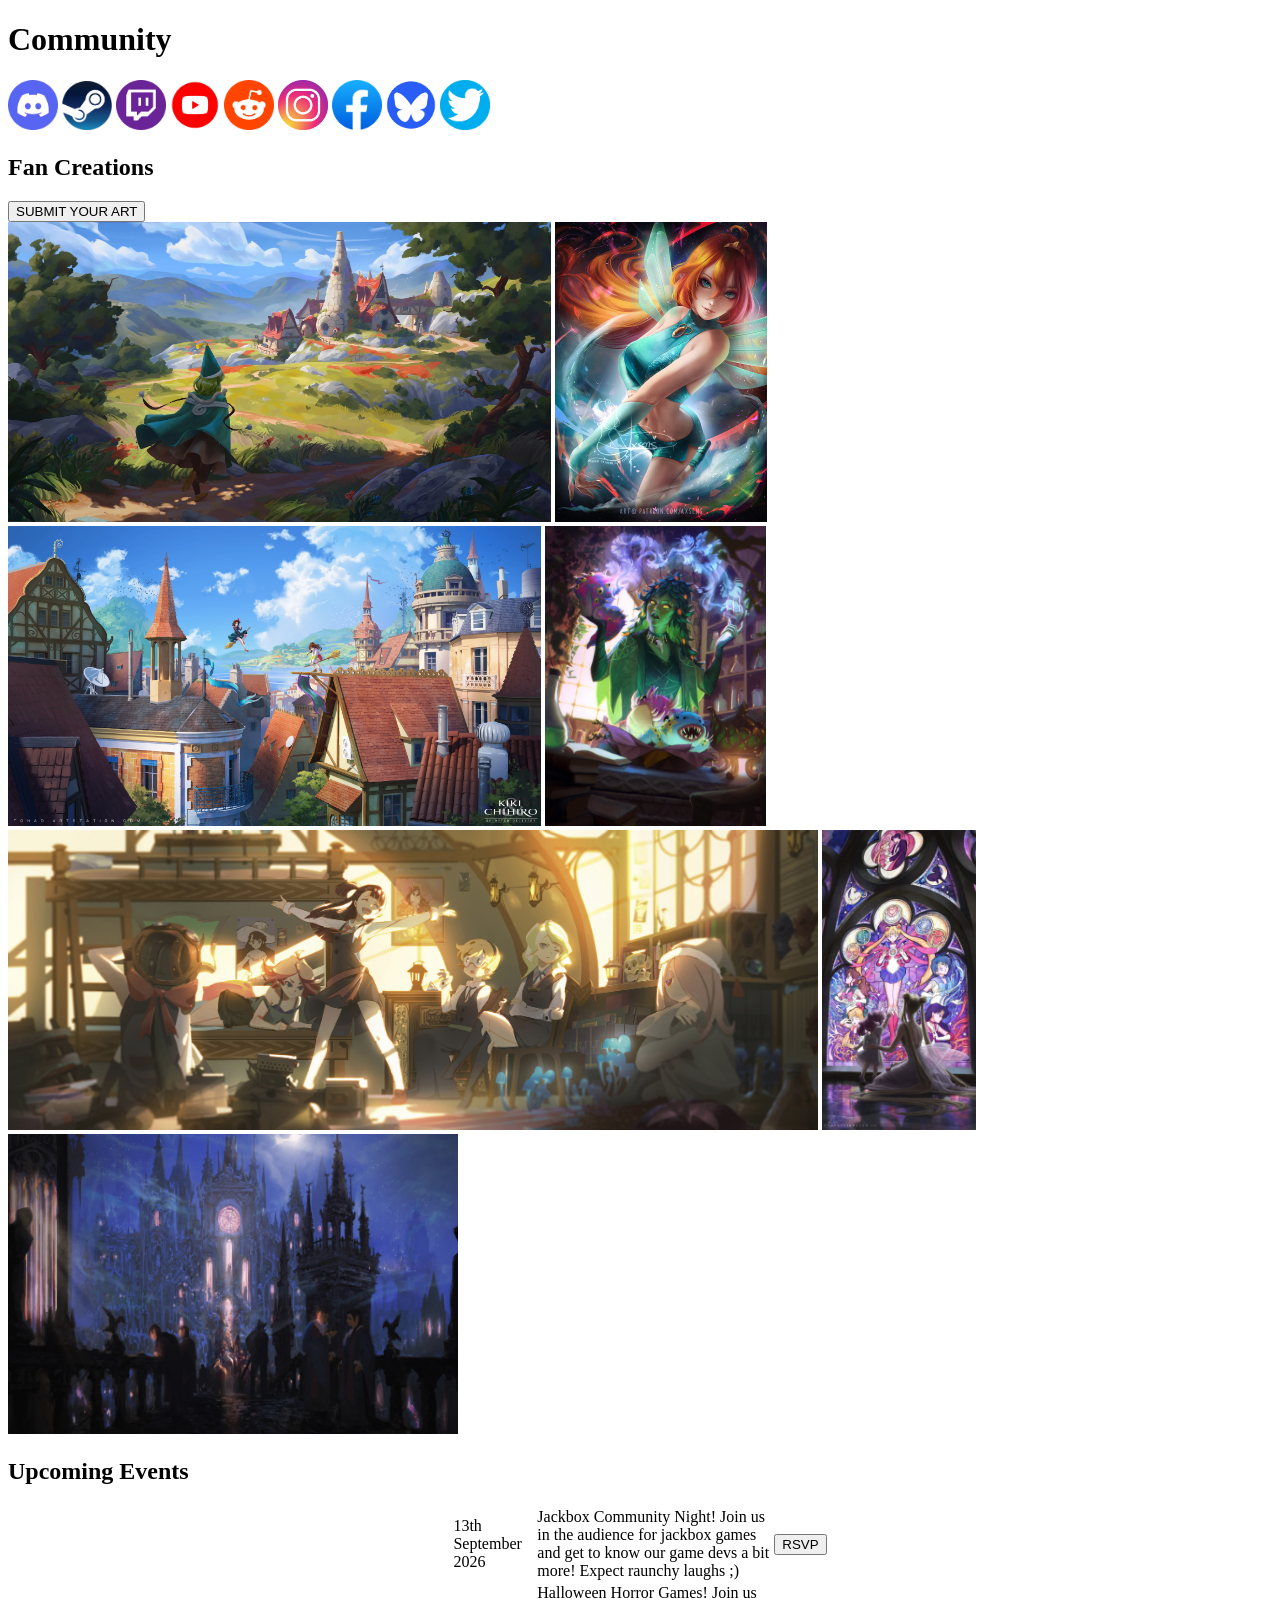
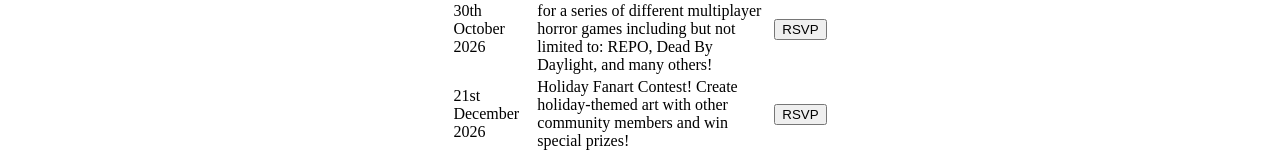
==== community.html @ 0d9a4d61 "Community Page HTML" ====
<!DOCTYPE html>
<html lang="en">
<head>
    <meta charset="UTF-8">
    <meta name="viewport" content="width=device-width, initial-scale=1.0">
    <title>Community: Magic U</title>
    <link rel="stylesheet" href="style.css">
</head>
<body>
    <h1>Community</h1>
    <div class="container">
        <div>
            <a href="https://imgur.com/a/dIdM6A6"><img src="images/discord.png" alt="Discord" style="width:50px"></a> <a href="https://imgur.com/a/dIdM6A6"><img src="images/steam.png" alt="Steam" style="width:50px"></a> <a href="https://imgur.com/a/dIdM6A6"><img src="images/twitch.png" alt="Twitch" style="width:50px"></a> <a href="https://imgur.com/a/dIdM6A6"><img src="images/youtube.png" alt="Youtube" style="width:50px"></a> <a href="https://imgur.com/a/dIdM6A6"><img src="images/reddit.png" alt="Reddit" style="width:50px"></a> <a href="https://imgur.com/a/dIdM6A6"><img src="images/instagram.png" alt="Instagram" style="width:50px"></a> <a href="https://imgur.com/a/dIdM6A6"><img src="images/facebook.png" alt="Facebook" style="width:50px"></a> <a href="https://imgur.com/a/dIdM6A6"><img src="images/bluesky.png" alt="Bluesky" style="width:50px"></a> <a href="https://imgur.com/a/dIdM6A6"><img src="images/twitter.png" alt="Twitter" style="width:50px"></a> 
        </div>  
    <h2>Fan Creations</h2>  <a href="https://imgur.com/a/dIdM6A6"> <button>SUBMIT YOUR ART</button> </a>
    <div class="container">
        <div>
            <a href="https://www.artstation.com/artwork/Ov0aay"><img src="images/witchhatatelier.webp" alt="Fanart1" style="height:300px"></a>   <a href="https://www.artstation.com/artwork/eaPge3"><img src="images/winx.jpg" alt="Fanart3" style="height:300px"></a> <a href="https://www.artstation.com/artwork/WKvOaN"><img src="images/ghibli.jpg" alt="Fanart7" style="height:300px"></a> <a href="https://www.artstation.com/artwork/3EOlXo"><img src="images/dina.jpg" alt="Fanart4" style="height:300px"></a>
        </div>
        <div>
             <a href="https://www.artstation.com/artwork/rrR4L"><img src="images/littlewitch.jpg" alt="Fanart6" style="height:300px"></a> <a href="https://www.artstation.com/artwork/QzLw93"><img src="images/sailormoon.jpg" alt="Fanart5" style="height:300px"></a> <a href="https://www.artstation.com/artwork/3q3P4E"><img src="images/rayalucaria.jpg" alt="Fanart2" style="height:300px"></a>
        </div>
    <h2>Upcoming Events</h2>
        <table style="margin: 5px auto; width:30%">
            <tr>
                <td>13th September 2026</td>
                <td>Jackbox Community Night! Join us in the audience for jackbox games and get to know our game devs a bit more! Expect raunchy laughs ;)</td>
                <td><a href="https://imgur.com/a/dIdM6A6"> <button>RSVP</button> </a></td>
            </tr>
            <tr>
                <td>30th October 2026</td>
                <td>Halloween Horror Games! Join us for a series of different multiplayer horror games including but not limited to: REPO, Dead By Daylight, and many others!</td>
                <td><a href="https://imgur.com/a/dIdM6A6"> <button>RSVP</button> </a></td>
            </tr>
            <tr>
                <td>21st December 2026</td>
                <td>Holiday Fanart Contest! Create holiday-themed art with other community members and win special prizes!</td>
                <td><a href="https://imgur.com/a/dIdM6A6"> <button>RSVP</button> </a></td>
            </tr>
        </table>
</body>
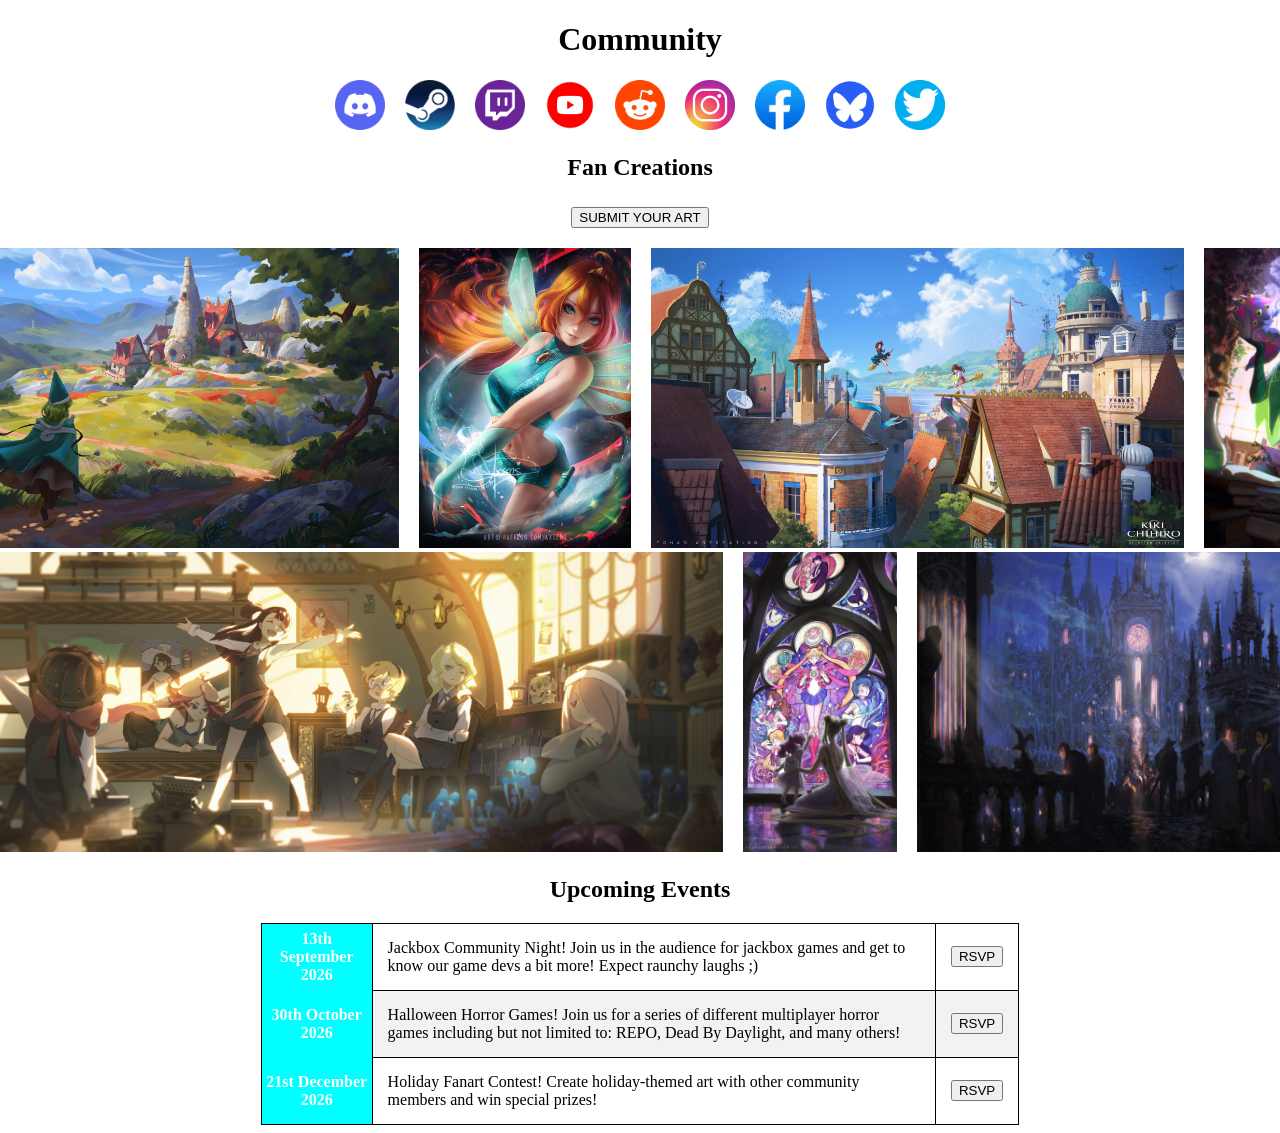
==== commit 45fc5c6a: "Community CSS" ====
--- a/community.html
+++ b/community.html
@@ -3,39 +3,51 @@
 <head>
     <meta charset="UTF-8">
     <meta name="viewport" content="width=device-width, initial-scale=1.0">
-    <title>Community: Magic U</title>
-    <link rel="stylesheet" href="style.css">
+    <title>Community: Magic U!</title>
+    <link rel="stylesheet" href="community.css">
 </head>
 <body>
-    <h1>Community</h1>
+    <h1 id="Center">Community</h1>
     <div class="container">
-        <div>
             <a href="https://imgur.com/a/dIdM6A6"><img src="images/discord.png" alt="Discord" style="width:50px"></a> <a href="https://imgur.com/a/dIdM6A6"><img src="images/steam.png" alt="Steam" style="width:50px"></a> <a href="https://imgur.com/a/dIdM6A6"><img src="images/twitch.png" alt="Twitch" style="width:50px"></a> <a href="https://imgur.com/a/dIdM6A6"><img src="images/youtube.png" alt="Youtube" style="width:50px"></a> <a href="https://imgur.com/a/dIdM6A6"><img src="images/reddit.png" alt="Reddit" style="width:50px"></a> <a href="https://imgur.com/a/dIdM6A6"><img src="images/instagram.png" alt="Instagram" style="width:50px"></a> <a href="https://imgur.com/a/dIdM6A6"><img src="images/facebook.png" alt="Facebook" style="width:50px"></a> <a href="https://imgur.com/a/dIdM6A6"><img src="images/bluesky.png" alt="Bluesky" style="width:50px"></a> <a href="https://imgur.com/a/dIdM6A6"><img src="images/twitter.png" alt="Twitter" style="width:50px"></a> 
         </div>  
-    <h2>Fan Creations</h2>  <a href="https://imgur.com/a/dIdM6A6"> <button>SUBMIT YOUR ART</button> </a>
+    <h2 id="Center">Fan Creations</h2>
+    <h2 id="Center"><input type="button" value="SUBMIT YOUR ART" id="submission" class="btn"></h2>
     <div class="container">
-        <div>
             <a href="https://www.artstation.com/artwork/Ov0aay"><img src="images/witchhatatelier.webp" alt="Fanart1" style="height:300px"></a>   <a href="https://www.artstation.com/artwork/eaPge3"><img src="images/winx.jpg" alt="Fanart3" style="height:300px"></a> <a href="https://www.artstation.com/artwork/WKvOaN"><img src="images/ghibli.jpg" alt="Fanart7" style="height:300px"></a> <a href="https://www.artstation.com/artwork/3EOlXo"><img src="images/dina.jpg" alt="Fanart4" style="height:300px"></a>
         </div>
-        <div>
+        <div class="container">
              <a href="https://www.artstation.com/artwork/rrR4L"><img src="images/littlewitch.jpg" alt="Fanart6" style="height:300px"></a> <a href="https://www.artstation.com/artwork/QzLw93"><img src="images/sailormoon.jpg" alt="Fanart5" style="height:300px"></a> <a href="https://www.artstation.com/artwork/3q3P4E"><img src="images/rayalucaria.jpg" alt="Fanart2" style="height:300px"></a>
         </div>
-    <h2>Upcoming Events</h2>
-        <table style="margin: 5px auto; width:30%">
+    <h2 id="Center">Upcoming Events</h2>
+        <table style="margin: 5px auto; width:60%">
             <tr>
-                <td>13th September 2026</td>
+                <th>13th September 2026</td>
                 <td>Jackbox Community Night! Join us in the audience for jackbox games and get to know our game devs a bit more! Expect raunchy laughs ;)</td>
-                <td><a href="https://imgur.com/a/dIdM6A6"> <button>RSVP</button> </a></td>
+                <td><input type="button" value="RSVP" id="rsvp" class="btn">
             </tr>
             <tr>
-                <td>30th October 2026</td>
+                <th>30th October 2026</td>
                 <td>Halloween Horror Games! Join us for a series of different multiplayer horror games including but not limited to: REPO, Dead By Daylight, and many others!</td>
-                <td><a href="https://imgur.com/a/dIdM6A6"> <button>RSVP</button> </a></td>
+                <td><input type="button" value="RSVP" id="rsvp" class="btn">
             </tr>
             <tr>
-                <td>21st December 2026</td>
+                <th>21st December 2026</td>
                 <td>Holiday Fanart Contest! Create holiday-themed art with other community members and win special prizes!</td>
-                <td><a href="https://imgur.com/a/dIdM6A6"> <button>RSVP</button> </a></td>
+                <td><input type="button" value="RSVP" id="rsvp" class="btn">
             </tr>
         </table>
-</body>+</body>
+<script>
+    var submission=document.querySelector("#submission");
+    function submitbutton(){
+        alert("Fanart submissions will be available soon! apologies >~<")
+    }
+    submission.addEventListener("click", submitbutton);
+
+    var rsvp=document.querySelector("#rsvp");
+    function rsvpbutton(){
+        alert("Thank you for RSVPing! Please check your email :)")
+    }
+    rsvp.addEventListener("click", rsvpbutton);
+</script>
--- a/community.css
+++ b/community.css
@@ -0,0 +1,30 @@
+.container{
+    display: flex;
+    flex-direction: row;
+    gap: 20px;
+    align-items:top;
+    justify-content:center;
+}
+
+.center {
+  margin-left: auto;
+  margin-right: auto;
+}
+
+#Center {
+  text-align:center;
+}
+
+table, td {
+        border: 1px solid black;
+        border-collapse: collapse;
+    }
+    td {
+        padding: 15px;
+        font-family: Cambria, Cochin, Georgia, Times, 'Times New Roman', serif
+    }
+    th {
+        background-color:aqua ;
+        color:white ;
+    }
+    tr:nth-child(even) {background-color: #f2f2f2;}
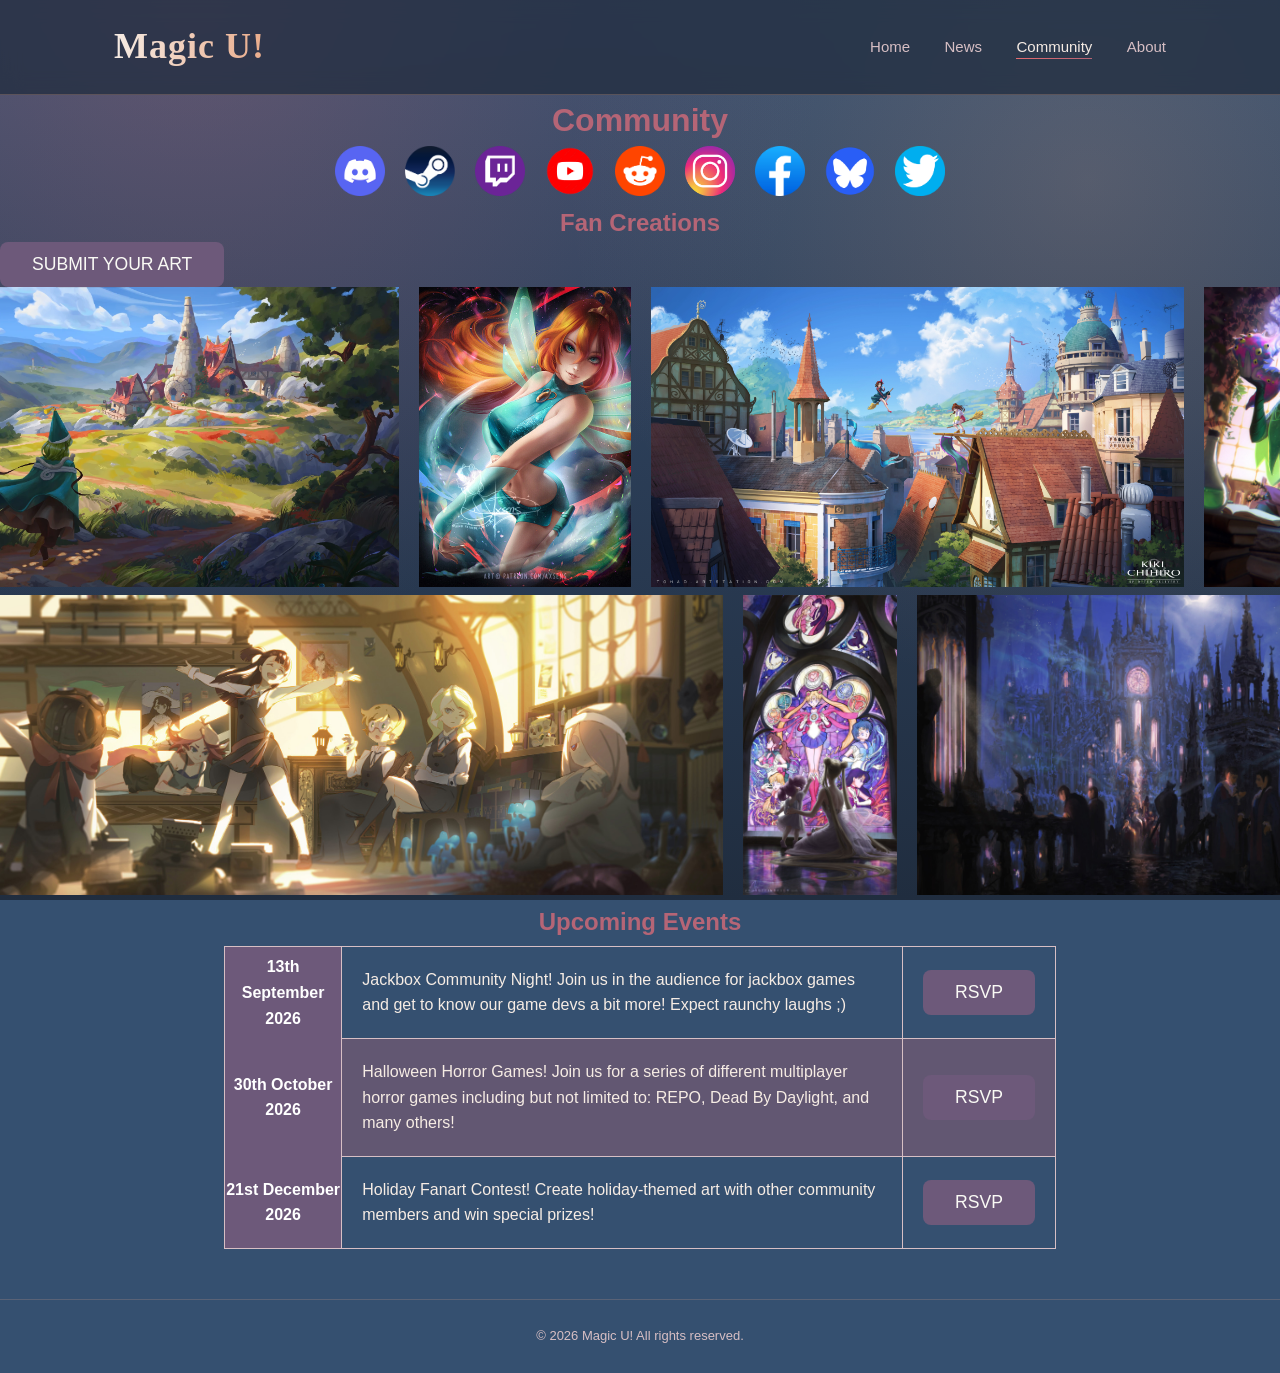
==== commit 33c37878: "Css merger" ====
--- a/community.html
+++ b/community.html
@@ -3,24 +3,40 @@
 <head>
     <meta charset="UTF-8">
     <meta name="viewport" content="width=device-width, initial-scale=1.0">
+    <link rel="preconnect" href="https://fonts.googleapis.com">
+    <link rel="preconnect" href="https://fonts.gstatic.com" crossorigin>
+    <link href="https://fonts.googleapis.com/css2?family=Be+Vietnam+Pro:ital,wght@0,100;0,200;0,300;0,400;0,500;0,600;0,700;0,800;0,900;1,100;1,200;1,300;1,400;1,500;1,600;1,700;1,800;1,900&family=Fleur+De+Leah&display=swap" rel="stylesheet">
     <title>Community: Magic U!</title>
-    <link rel="stylesheet" href="community.css">
+    <link rel="stylesheet" href="MagicU.css">
 </head>
+
+<!-- Nav Bar -->
+  <header class="site-header">
+    <div class="nav-wrap">
+      <a href="home page.html" class="logo">Magic U!</a>
+      <nav class="main-nav">
+        <a href="home page.html">Home</a>
+        <a href="news.html">News</a>
+        <a href="community.html" class="active">Community</a>
+        <a href="aboutus.html">About</a>
+      </nav>
+    </div>
+  </header>
 <body>
     <h1 id="Center">Community</h1>
-    <div class="container">
+    <div class="container-community">
             <a href="https://imgur.com/a/dIdM6A6"><img src="images/discord.png" alt="Discord" style="width:50px"></a> <a href="https://imgur.com/a/dIdM6A6"><img src="images/steam.png" alt="Steam" style="width:50px"></a> <a href="https://imgur.com/a/dIdM6A6"><img src="images/twitch.png" alt="Twitch" style="width:50px"></a> <a href="https://imgur.com/a/dIdM6A6"><img src="images/youtube.png" alt="Youtube" style="width:50px"></a> <a href="https://imgur.com/a/dIdM6A6"><img src="images/reddit.png" alt="Reddit" style="width:50px"></a> <a href="https://imgur.com/a/dIdM6A6"><img src="images/instagram.png" alt="Instagram" style="width:50px"></a> <a href="https://imgur.com/a/dIdM6A6"><img src="images/facebook.png" alt="Facebook" style="width:50px"></a> <a href="https://imgur.com/a/dIdM6A6"><img src="images/bluesky.png" alt="Bluesky" style="width:50px"></a> <a href="https://imgur.com/a/dIdM6A6"><img src="images/twitter.png" alt="Twitter" style="width:50px"></a> 
         </div>  
     <h2 id="Center">Fan Creations</h2>
-    <h2 id="Center"><input type="button" value="SUBMIT YOUR ART" id="submission" class="btn"></h2>
-    <div class="container">
+    <input type="button" value="SUBMIT YOUR ART" id="submission" class="btn">
+    <div class="container-community">
             <a href="https://www.artstation.com/artwork/Ov0aay"><img src="images/witchhatatelier.webp" alt="Fanart1" style="height:300px"></a>   <a href="https://www.artstation.com/artwork/eaPge3"><img src="images/winx.jpg" alt="Fanart3" style="height:300px"></a> <a href="https://www.artstation.com/artwork/WKvOaN"><img src="images/ghibli.jpg" alt="Fanart7" style="height:300px"></a> <a href="https://www.artstation.com/artwork/3EOlXo"><img src="images/dina.jpg" alt="Fanart4" style="height:300px"></a>
         </div>
-        <div class="container">
+        <div class="container-community">
              <a href="https://www.artstation.com/artwork/rrR4L"><img src="images/littlewitch.jpg" alt="Fanart6" style="height:300px"></a> <a href="https://www.artstation.com/artwork/QzLw93"><img src="images/sailormoon.jpg" alt="Fanart5" style="height:300px"></a> <a href="https://www.artstation.com/artwork/3q3P4E"><img src="images/rayalucaria.jpg" alt="Fanart2" style="height:300px"></a>
         </div>
     <h2 id="Center">Upcoming Events</h2>
-        <table style="margin: 5px auto; width:60%">
+        <table style="margin: 5px auto; width: 65%">
             <tr>
                 <th>13th September 2026</td>
                 <td>Jackbox Community Night! Join us in the audience for jackbox games and get to know our game devs a bit more! Expect raunchy laughs ;)</td>
@@ -37,6 +53,10 @@
                 <td><input type="button" value="RSVP" id="rsvp" class="btn">
             </tr>
         </table>
+
+    <footer class="site-footer">
+        <p>&copy; 2026 Magic U! All rights reserved.</p>
+    </footer>
 </body>
 <script>
     var submission=document.querySelector("#submission");
--- a/MagicU.css
+++ b/MagicU.css
@@ -0,0 +1,814 @@
+h1, h2, h3, h4 {
+  font-family: "Be Vietnam Pro" , sans-serif;
+}
+
+a {
+  color: inherit;
+  text-decoration: none;
+}
+
+h1{
+    font-family: "Be Vietnam Pro", sans-serif;
+    font-weight: 800;
+    font-style: bold;
+    color: #b56576;    
+}
+h2 {
+    font-family: "Be Vietnam Pro", sans-serif;
+    font-weight: 800;
+    font-style: bold;
+    color: #b56576;
+}
+h3 {
+    font-family: "Be Vietnam Pro", sans-serif;
+    font-weight: 500;
+    font-style: normal;
+    color: #b56576;
+}
+
+body {
+    font-family: "Be Vietnam Pro", sans-serif;
+    font-weight: 400;
+    font-style: normal;
+}
+form {
+    display: flex;
+    flex-direction: column;
+    align-items: center;
+    gap: 10px;
+    margin-bottom: 20px;
+}
+iframe {
+    width: 100%;
+    max-width: 1000px;
+    aspect-ratio: 16 / 9;
+    height: auto;
+    margin: 20px 0;
+}
+
+/*FEO */
+
+.container-community{
+    display: flex;
+    flex-direction: row;
+    gap: 20px;
+    align-items:top;
+    justify-content:center;
+}
+
+.center {
+  margin-left: auto;
+  margin-right: auto;
+}
+
+#Center {
+  text-align:center;
+}
+
+table, td {
+        border: 1px solid #d7bfc4;
+        border-collapse: collapse;
+
+    }
+    td {
+        padding: 20px;
+        font-family: "Be Vietnam Pro" , sans-serif
+    }
+    th {
+        background-color: #6d597a ;
+        color:white ;
+    }
+    tr:nth-child(even) {background-color: rgba(181, 101, 118, 0.35);}
+
+
+
+
+
+
+
+/* LEAH */
+
+*
+{
+    margin: 0;
+    padding: 0;
+    box-sizing: border-box;
+}
+
+
+.page-container {
+    width: 90%;
+    max-width: 1050px;
+    margin: 40px auto;
+}
+
+.page-heading {
+    background-color: #b56576;
+    color: white;
+    text-align: center;
+    padding: 45px 25px;
+    border-radius: 10px;
+    margin-bottom: 35px;
+}
+
+.page-heading h1 {
+    font-size: 38px;
+    margin-bottom: 12px;
+    color: white;
+}
+
+.page-heading p {
+    font-size: 17px;
+    line-height: 1.6;
+}
+
+
+.about-section {
+    margin-bottom: 40px;
+}
+
+.about-section h2 {
+    font-size: 26px;
+    color: #e9c0aa;
+    margin-bottom: 15px;
+    padding-left: 12px;
+    border-left: 6px solid #e56b6f;
+}
+.about-section p{
+  color: #6d597a;
+}
+
+#mission {
+    padding: 0;
+}
+
+
+#missionTitle {
+    cursor: pointer;
+}
+
+#missionTitle:hover {
+    color: #b56576;
+}
+
+
+.information-box {
+    background-color: white;
+    border: 2px solid #6d597a;
+    border-radius: 8px;
+    padding: 25px;
+}
+
+.information-box p {
+    line-height: 1.7;
+    margin-bottom: 15px;
+}
+
+.information-box p:last-child {
+    margin-bottom: 0;
+}
+
+.click-message {
+    font-size: 14px;
+    font-style: italic;
+    color: #6d597a;
+}
+
+
+.team-container {
+    display: grid;
+    grid-template-columns: 1fr 1fr;
+    gap: 22px;
+}
+
+
+.team-card {
+    background-color: white;
+    border-radius: 10px;
+    padding: 20px;
+    display: flex;
+    gap: 18px;
+    align-items: flex-start;
+    box-shadow: 4px 4px 8px #cccccc;
+}
+
+
+.leah-card {
+    border-top: 8px solid #e56b6f;
+}
+
+
+.mariya-card {
+    border-top: 8px solid #b56576;
+}
+
+
+.omar-card {
+    border-top: 8px solid #b56576;
+}
+
+
+.feo-card {
+    border-top: 8px solid #e56b6f;
+}
+
+
+.team-photo {
+    min-width: 95px;
+    height: 95px;
+    background-color: #6d597a;
+    color: white;
+    border-radius: 6px;
+
+    display: flex;
+    justify-content: center;
+    align-items: center;
+
+    font-size: 13px;
+}
+
+
+.team-information h3 {
+    font-size: 23px;
+    color: #355070;
+    margin-bottom: 5px;
+}
+
+.team-information h4 {
+    font-size: 16px;
+    color: #b56576;
+    margin-bottom: 10px;
+}
+
+.team-information p {
+    line-height: 1.6;
+    color: #444444;
+    margin-bottom: 14px;
+}
+
+
+.social-links a {
+    display: inline-block;
+    text-decoration: none;
+    color: white;
+    background-color: #6d597a;
+    padding: 8px 14px;
+    border-radius: 5px;
+}
+
+.social-links a:hover {
+    background-color: #355070;
+}
+
+
+footer {
+    background-color: #355070;
+    color: white;
+    text-align: center;
+    padding: 22px;
+    margin-top: 50px;
+}
+
+
+@media screen and (max-width: 750px) {
+
+    .page-heading h1 {
+        font-size: 30px;
+    }
+
+    .team-container {
+        grid-template-columns: 1fr;
+    }
+
+    .team-card {
+        flex-direction: column;
+    }
+
+    .team-photo {
+        width: 95px;
+    }
+
+}
+
+
+
+
+/* OMAR */
+/*Color palette */
+:root {
+  --navy: #355070;
+  --plum: #6d597a;
+  --rose: #b56576;
+  --coral: #e56b6f;
+  --peach: #eaac8b;
+
+  --text-main: #f6ece4;
+  --text-muted: #d7bfc4;
+}
+
+/*Basic setup */
+* {
+  margin: 0;
+  padding: 0;
+  box-sizing: border-box;
+}
+
+html {
+  scroll-behavior: smooth;
+}
+
+body {
+  font-family: 'Be Vietnam Pro', sans-serif;
+  color: var(--text-main);
+  line-height: 1.6;
+
+  /*soft glow*/
+  background-color: var(--navy);
+  background-image:
+    radial-gradient(circle at 15% 0%, rgba(181, 101, 118, 0.35), transparent 45%),
+    radial-gradient(circle at 85% 20%, rgba(234, 172, 139, 0.2), transparent 40%),
+    linear-gradient(180deg, var(--navy) 0%, #2c3f59 45%, #202d3f 100%);
+  background-attachment: fixed;
+}
+
+h1, h2, h3, h4 {
+  font-family: "Be Vietnam Pro", sans-serif;
+}
+
+a {
+  color: inherit;
+  text-decoration: none;
+}
+
+/* Header/Nav */
+.site-header {
+  position: sticky;
+  top: 0;
+  z-index: 10;
+  background-color: rgba(32, 45, 63, 0.75);
+  backdrop-filter: blur(10px);
+  border-bottom: 1px solid rgba(234, 172, 139, 0.25);
+}
+
+.nav-wrap {
+  max-width: 1100px;
+  margin: 0 auto;
+  padding: 18px 24px;
+  display: flex;
+  justify-content: space-between;
+  align-items: center;
+}
+
+.logo {
+  font-family: "Fleur De Leah", cursive;
+  font-size: 36px;
+  font-weight: 700;
+  letter-spacing: 1px;
+  background: linear-gradient(90deg, var(--text-main), var(--peach));
+  -webkit-background-clip: text;
+  background-clip: text;
+  color: transparent;
+}
+
+.main-nav a {
+  position: relative;
+  margin-left: 30px;
+  font-size: 15px;
+  color: var(--text-muted);
+  padding-bottom: 4px;
+  transition: color 0.25s ease;
+}
+
+.main-nav a::after {
+  content: "";
+  position: absolute;
+  left: 0;
+  bottom: 0;
+  width: 0%;
+  height: 1.5px;
+  background: linear-gradient(90deg, var(--coral), var(--rose));
+  transition: width 0.25s ease;
+}
+
+.main-nav a:hover,
+.main-nav a.active {
+  color: var(--text-main);
+}
+
+.main-nav a:hover::after,
+.main-nav a.active::after {
+  width: 100%;
+}
+
+/*Page layout*/
+main {
+  max-width: 1100px;
+  margin: 0 auto;
+  padding: 60px 24px 90px;
+}
+
+.section {
+  margin-top: 68px;
+}
+
+.section h2 {
+  font-size: 22px;
+  margin-bottom: 20px;
+  color: var(--peach);
+  letter-spacing: 0.5px;
+}
+
+/* Fade and rise animation, triggered by script.js when a section scrolls into view */
+.reveal {
+  opacity: 0;
+  transform: translateY(24px);
+  transition: opacity 0.7s ease, transform 0.7s ease;
+}
+
+.reveal.in-view {
+  opacity: 1;
+  transform: translateY(0);
+}
+
+/*Page title*/
+.page-title {
+  padding-bottom: 36px;
+  border-bottom: 1px solid rgba(234, 172, 139, 0.2);
+}
+
+.eyebrow {
+  display: inline-block;
+  font-size: 13px;
+  letter-spacing: 2px;
+  text-transform: uppercase;
+  color: var(--peach);
+  margin-bottom: 14px;
+}
+
+.page-title h1 {
+  font-size: 42px;
+  background: linear-gradient(100deg, var(--text-main) 25%, var(--peach) 60%, var(--coral) 100%);
+  -webkit-background-clip: text;
+  background-clip: text;
+  color: transparent;
+  margin-bottom: 12px;
+}
+
+.subtitle {
+  color: var(--text-muted);
+  font-size: 16px;
+  max-width: 480px;
+  margin-bottom: 28px;
+}
+
+.tabs {
+  display: flex;
+  gap: 12px;
+  flex-wrap: wrap;
+}
+
+.tab-btn {
+  background-color: rgba(255, 255, 255, 0.05);
+  border: 1px solid var(--plum);
+  color: var(--text-muted);
+  padding: 9px 18px;
+  border-radius: 999px;
+  font-family: 'Inter', sans-serif;
+  font-size: 14px;
+  cursor: pointer;
+  transition: all 0.25s ease;
+}
+
+.tab-btn:hover {
+  border-color: var(--peach);
+  color: var(--text-main);
+  transform: translateY(-2px);
+}
+
+.tab-btn.active {
+  background: linear-gradient(90deg, var(--coral), var(--rose));
+  color: var(--text-main);
+  border-color: transparent;
+  font-weight: 600;
+}
+
+/*Content Release Timeline*/
+.timeline {
+  display: flex;
+  gap: 20px;
+}
+
+.timeline-card {
+  flex: 1;
+  position: relative;
+  background: linear-gradient(160deg, rgba(255,255,255,0.06), rgba(255,255,255,0.01));
+  border: 1px solid var(--plum);
+  border-radius: 10px;
+  padding: 26px 20px;
+  text-align: center;
+  transition: transform 0.25s ease, border-color 0.25s ease, box-shadow 0.25s ease;
+}
+
+.timeline-card:hover {
+  transform: translateY(-6px);
+  border-color: var(--peach);
+  box-shadow: 0 12px 30px rgba(0, 0, 0, 0.35);
+}
+
+.timeline-dot {
+  display: block;
+  width: 10px;
+  height: 10px;
+  margin: 0 auto 14px;
+  border-radius: 50%;
+  background: radial-gradient(circle, var(--peach), var(--coral));
+  box-shadow: 0 0 12px rgba(229, 107, 111, 0.7);
+}
+
+.timeline-card h3 {
+  font-size: 16px;
+  margin-bottom: 8px;
+}
+
+.timeline-card p {
+  color: var(--text-muted);
+  font-size: 14px;
+}
+
+/*Patch Notes*/
+.patch-notes {
+  position: relative;
+  background: linear-gradient(160deg, rgba(255,255,255,0.06), rgba(255,255,255,0.01));
+  border: 1px solid var(--plum);
+  border-left: 3px solid var(--coral);
+  border-radius: 10px;
+  padding: 22px 24px;
+  transition: box-shadow 0.25s ease;
+}
+
+.patch-notes:hover {
+  box-shadow: 0 12px 30px rgba(0, 0, 0, 0.3);
+}
+
+.patch-notes h3 {
+  font-size: 16px;
+  margin-bottom: 8px;
+  color: var(--text-main);
+}
+
+.patch-notes p {
+  color: var(--text-muted);
+  font-size: 14px;
+}
+
+/*Featured Article*/
+.featured-article {
+  display: flex;
+  gap: 26px;
+  background: linear-gradient(160deg, rgba(255,255,255,0.06), rgba(255,255,255,0.01));
+  border: 1px solid var(--plum);
+  border-radius: 12px;
+  padding: 22px;
+  transition: box-shadow 0.3s ease, transform 0.3s ease;
+}
+
+.featured-article:hover {
+  transform: translateY(-4px);
+  box-shadow: 0 16px 40px rgba(0, 0, 0, 0.35);
+}
+
+.featured-image {
+  flex: 1;
+  min-height: 240px;
+  background: linear-gradient(135deg, var(--rose), var(--plum));
+  border-radius: 8px;
+  display: flex;
+  align-items: center;
+  justify-content: center;
+  color: rgba(246, 236, 228, 0.75);
+  font-size: 14px;
+}
+
+.featured-text {
+  flex: 1;
+  display: flex;
+  flex-direction: column;
+  justify-content: center;
+}
+
+.featured-text h3 {
+  font-size: 22px;
+  margin: 10px 0;
+  color: var(--text-main);
+}
+
+.featured-text p {
+  color: var(--text-muted);
+  font-size: 14px;
+  margin-bottom: 18px;
+}
+
+.tag {
+  font-size: 12px;
+  color: var(--peach);
+  text-transform: uppercase;
+  letter-spacing: 0.5px;
+}
+
+.read-more {
+  align-self: flex-start;
+  background: linear-gradient(90deg, var(--coral), var(--rose));
+  color: var(--text-main);
+  padding: 10px 22px;
+  border-radius: 999px;
+  font-size: 14px;
+  font-weight: 600;
+  transition: transform 0.25s ease, box-shadow 0.25s ease;
+}
+
+.read-more:hover {
+  transform: translateY(-2px);
+  box-shadow: 0 8px 20px rgba(229, 107, 111, 0.4);
+}
+
+/*Article Grid*/
+.article-grid {
+  display: grid;
+  grid-template-columns: repeat(3, 1fr);
+  gap: 22px;
+}
+
+.article-card {
+  background: linear-gradient(160deg, rgba(255,255,255,0.06), rgba(255,255,255,0.01));
+  border: 1px solid var(--plum);
+  border-radius: 10px;
+  padding: 16px;
+  transition: transform 0.25s ease, border-color 0.25s ease, box-shadow 0.25s ease;
+}
+
+.article-card:hover {
+  transform: translateY(-6px);
+  border-color: var(--peach);
+  box-shadow: 0 14px 32px rgba(0, 0, 0, 0.35);
+}
+
+.thumbnail {
+  height: 130px;
+  background: linear-gradient(135deg, var(--rose), var(--plum));
+  border-radius: 6px;
+  display: flex;
+  align-items: center;
+  justify-content: center;
+  color: rgba(246, 236, 228, 0.75);
+  font-size: 13px;
+  margin-bottom: 14px;
+}
+
+.article-card h4 {
+  font-size: 15px;
+  margin-top: 8px;
+  color: var(--text-main);
+}
+
+.article-card.hidden {
+  display: none;
+}
+
+/*Footer*/
+.site-footer {
+  text-align: center;
+  padding: 26px;
+  border-top: 1px solid rgba(234, 172, 139, 0.2);
+  color: var(--text-muted);
+  font-size: 13px;
+}
+
+/*Responsive*/
+@media (max-width: 700px) {
+  .timeline,
+  .featured-article {
+    flex-direction: column;
+  }
+
+  .article-grid {
+    grid-template-columns: 1fr;
+  }
+
+  .main-nav a {
+    margin-left: 16px;
+  }
+
+  .page-title h1 {
+    font-size: 32px;
+  }
+}
+
+
+
+/* MARIYA'S WORK: DO NOT TOUCH BEYOND HIS POINT */
+.container{
+    width:100%;
+    background-image: linear-gradient(rgba(181,101,118,0.7),rgba(234,172,139,0.7));
+}
+.form{
+    display: flex;
+    flex-direction: column;
+    align-items: center;
+    gap: 4px;               
+    width: 100%;
+    max-width: 420px;
+    margin: 20px 0;
+}
+
+.email-home{
+    width: 100%;
+    padding: 14px 20px;        
+    font-size: 1.1rem;
+    border: 1px solid rgba(250, 250, 245, 0.4);
+    border-radius: 8px;
+    background: rgba(250, 250, 245, 0.25);
+    color: #2b1a2e;
+    outline: none;
+    box-sizing: border-box;
+}
+.main-content {
+    display: flex;
+    flex-direction: column; 
+    align-items: center;   
+    text-align: center;
+    max-width: 800px;
+    width: 90%;
+    max-width: 800px;
+    margin: 0 auto;
+    padding: 10px;
+}
+
+.tagline{
+    font-family: "Be Vietnam Pro", sans-serif;
+    font-weight: 500;
+    font-style: normal;
+    font-size: 2em;
+    color: #b56576;
+    font-size: clamp(1.2rem, 4vw, 2rem);
+}
+
+.btn{
+    display: flex;
+    align-items: center;
+    justify-content: center;
+    padding: 12px 32px;
+    font-size: 1.1rem;
+    border: 0;
+    border-radius: 8px;
+    background: #6d597a;
+    color: #FAFAF5;
+    font-weight: 500;
+    cursor: pointer;
+    transition: background-color 0.2s ease;
+}
+
+.Title {
+    font-family: "Fleur De Leah", cursive;
+    font-weight: 400;
+    font-style: normal;
+    font-size: clamp(3.5rem, 10vw, 12rem);
+    display: flex;
+    align-items: center;
+    justify-content: space-between;
+    padding: 2;
+    margin: 1;
+    line-height: 2;
+    color: #eaac8b;
+
+}
+
+.grid ul {
+    list-style: none;
+    padding: 0;
+    display: grid;
+    grid-template-columns: repeat(auto-fit, minmax(200px, 1fr));
+    gap: 15px;
+    width: 100%;
+}
+
+.item{
+    text-decoration: none;
+    text-align: left;
+    display: flex;
+    flex-direction: column;
+    align-items: flex-start;
+    justify-content: flex-start;
+    min-height: 100px;
+    background-color: rgba(250, 250, 245, 0.15);
+    border: 1px solid rgba(250, 250, 245, 0.25);
+    border-radius: 10px;
+    padding: 15px 20px;
+    backdrop-filter: blur(5px);
+}
+.item img {
+    width: 100%;
+    max-width: 100%;
+    height: auto;
+    border-radius: 6px;
+    margin-top: 10px;
+}
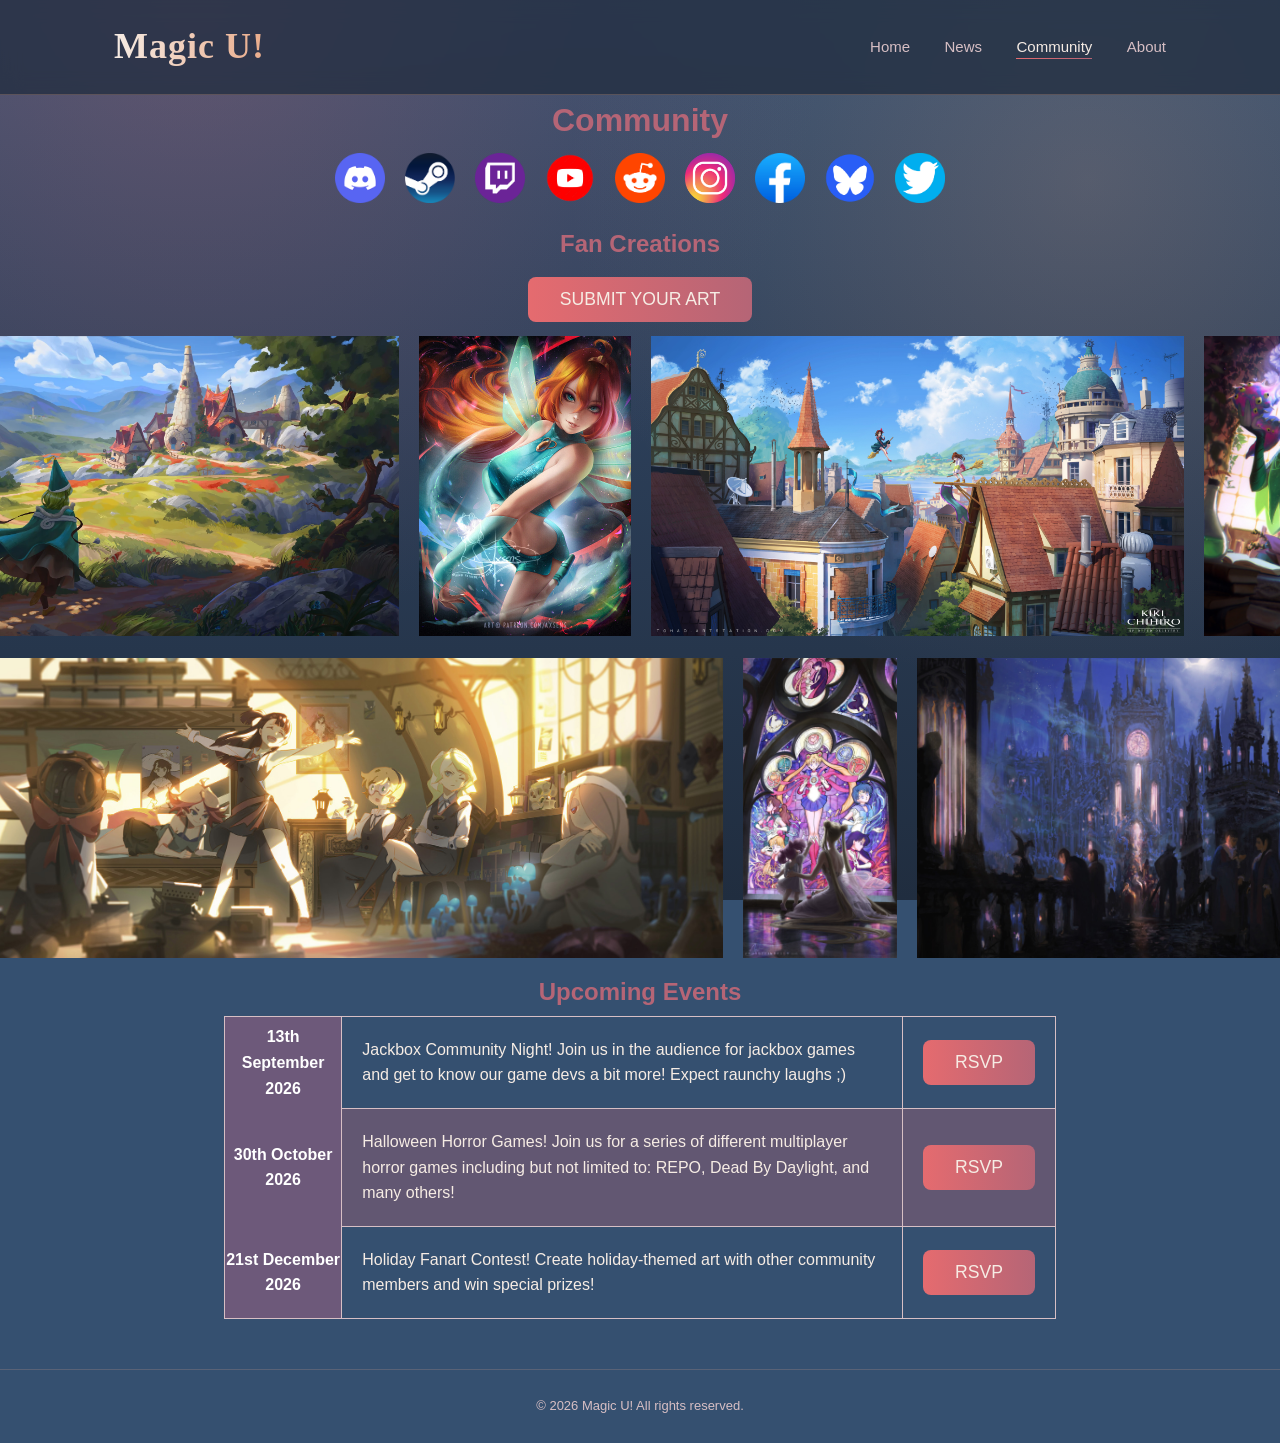
==== commit 66d7be18: "Updated Css" ====
--- a/community.html
+++ b/community.html
@@ -27,8 +27,12 @@
     <div class="container-community">
             <a href="https://imgur.com/a/dIdM6A6"><img src="images/discord.png" alt="Discord" style="width:50px"></a> <a href="https://imgur.com/a/dIdM6A6"><img src="images/steam.png" alt="Steam" style="width:50px"></a> <a href="https://imgur.com/a/dIdM6A6"><img src="images/twitch.png" alt="Twitch" style="width:50px"></a> <a href="https://imgur.com/a/dIdM6A6"><img src="images/youtube.png" alt="Youtube" style="width:50px"></a> <a href="https://imgur.com/a/dIdM6A6"><img src="images/reddit.png" alt="Reddit" style="width:50px"></a> <a href="https://imgur.com/a/dIdM6A6"><img src="images/instagram.png" alt="Instagram" style="width:50px"></a> <a href="https://imgur.com/a/dIdM6A6"><img src="images/facebook.png" alt="Facebook" style="width:50px"></a> <a href="https://imgur.com/a/dIdM6A6"><img src="images/bluesky.png" alt="Bluesky" style="width:50px"></a> <a href="https://imgur.com/a/dIdM6A6"><img src="images/twitter.png" alt="Twitter" style="width:50px"></a> 
         </div>  
-    <h2 id="Center">Fan Creations</h2>
-    <input type="button" value="SUBMIT YOUR ART" id="submission" class="btn">
+    <div class="container-community">
+        <h2 id="Center">Fan Creations</h2> 
+    </div>
+    <div class="container-community">
+        <input class="btn" type="button" value="SUBMIT YOUR ART" id="submission">
+    </div>
     <div class="container-community">
             <a href="https://www.artstation.com/artwork/Ov0aay"><img src="images/witchhatatelier.webp" alt="Fanart1" style="height:300px"></a>   <a href="https://www.artstation.com/artwork/eaPge3"><img src="images/winx.jpg" alt="Fanart3" style="height:300px"></a> <a href="https://www.artstation.com/artwork/WKvOaN"><img src="images/ghibli.jpg" alt="Fanart7" style="height:300px"></a> <a href="https://www.artstation.com/artwork/3EOlXo"><img src="images/dina.jpg" alt="Fanart4" style="height:300px"></a>
         </div>
@@ -40,17 +44,17 @@
             <tr>
                 <th>13th September 2026</td>
                 <td>Jackbox Community Night! Join us in the audience for jackbox games and get to know our game devs a bit more! Expect raunchy laughs ;)</td>
-                <td><input type="button" value="RSVP" id="rsvp" class="btn">
+                <td><input type="button" value="RSVP" id="rsvp1" class="btn">
             </tr>
             <tr>
                 <th>30th October 2026</td>
                 <td>Halloween Horror Games! Join us for a series of different multiplayer horror games including but not limited to: REPO, Dead By Daylight, and many others!</td>
-                <td><input type="button" value="RSVP" id="rsvp" class="btn">
+                <td><input type="button" value="RSVP" id="rsvp2" class="btn">
             </tr>
             <tr>
                 <th>21st December 2026</td>
                 <td>Holiday Fanart Contest! Create holiday-themed art with other community members and win special prizes!</td>
-                <td><input type="button" value="RSVP" id="rsvp" class="btn">
+                <td><input type="button" value="RSVP" id="rsvp3" class="btn">
             </tr>
         </table>
 
@@ -65,9 +69,21 @@
     }
     submission.addEventListener("click", submitbutton);
 
-    var rsvp=document.querySelector("#rsvp");
-    function rsvpbutton(){
+    var rsvp=document.querySelector("#rsvp1");
+    function rsvpbutton1(){
         alert("Thank you for RSVPing! Please check your email :)")
     }
-    rsvp.addEventListener("click", rsvpbutton);
+    rsvp.addEventListener("click", rsvpbutton1);
+
+    var rsvp=document.querySelector("#rsvp2");
+    function rsvpbutton2(){
+        alert("Thank you for RSVPing! Please check your email :)")
+    }
+    rsvp.addEventListener("click", rsvpbutton2);
+
+    var rsvp=document.querySelector("#rsvp3");
+    function rsvpbutton3(){
+        alert("Thank you for RSVPing! Please check your email :)")
+    }
+    rsvp.addEventListener("click", rsvpbutton3);
 </script>
--- a/MagicU.css
+++ b/MagicU.css
@@ -54,6 +54,7 @@
     gap: 20px;
     align-items:top;
     justify-content:center;
+    padding: 7px
 }
 
 .center {
@@ -738,7 +739,6 @@
     text-align: center;
     max-width: 800px;
     width: 90%;
-    max-width: 800px;
     margin: 0 auto;
     padding: 10px;
 }
@@ -760,11 +760,17 @@
     font-size: 1.1rem;
     border: 0;
     border-radius: 8px;
-    background: #6d597a;
-    color: #FAFAF5;
+    background: linear-gradient(90deg, var(--coral), var(--rose));
     font-weight: 500;
+    color: var(--text-main);
     cursor: pointer;
-    transition: background-color 0.2s ease;
+    transition: transform 0.25s ease, border-color 0.25s ease, box-shadow 0.25s ease;
+}
+
+.btn:hover {
+  transform: translateY(-3px);
+  border-color: var(--peach);
+  box-shadow: 0 8px 20px rgba(229, 107, 111, 0.4);;
 }
 
 .Title {
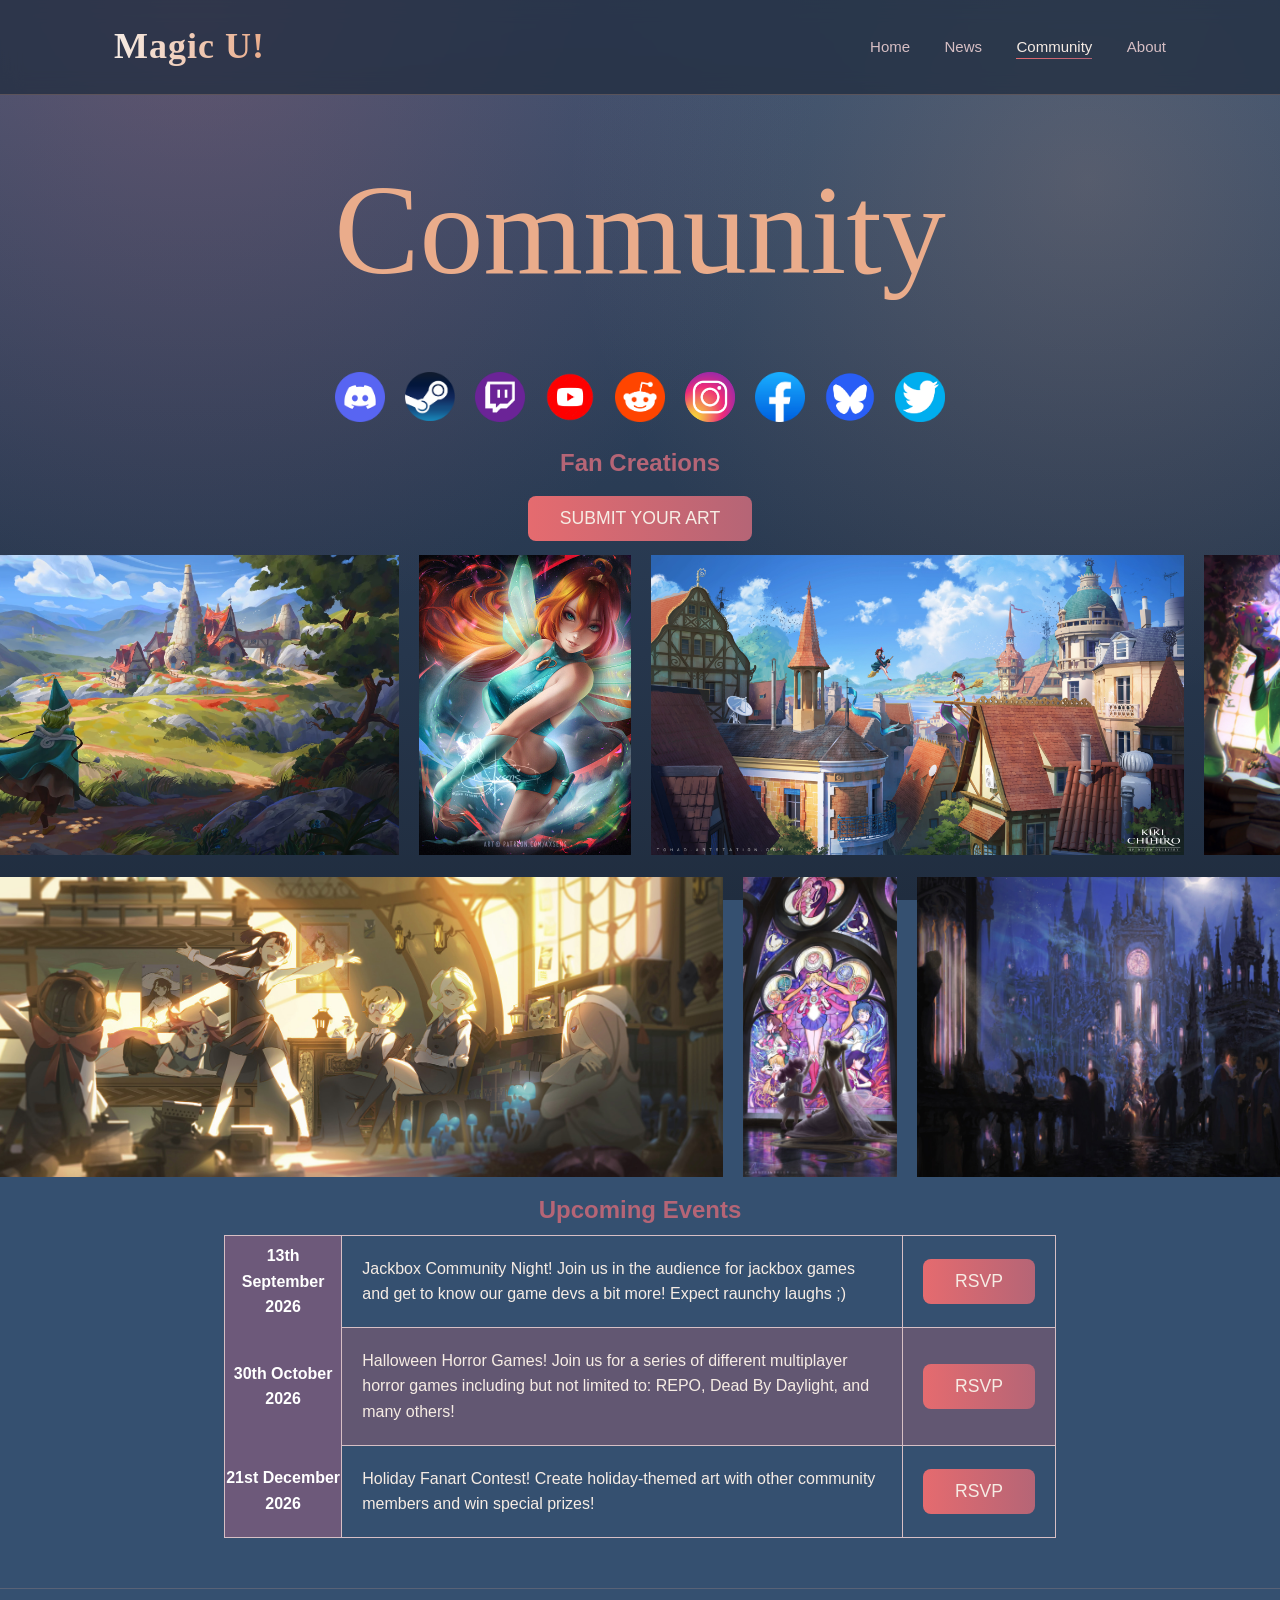
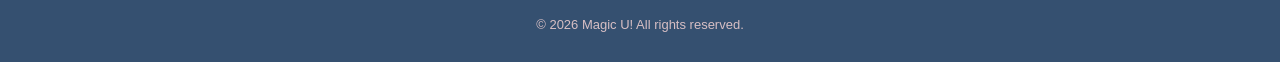
==== commit 3026389f: "FINAL FINAL1" ====
--- a/community.html
+++ b/community.html
@@ -23,7 +23,9 @@
     </div>
   </header>
 <body>
-    <h1 id="Center">Community</h1>
+    <div class="container-community">
+        <h1 class="Title">Community</h1>
+    </div>
     <div class="container-community">
             <a href="https://imgur.com/a/dIdM6A6"><img src="images/discord.png" alt="Discord" style="width:50px"></a> <a href="https://imgur.com/a/dIdM6A6"><img src="images/steam.png" alt="Steam" style="width:50px"></a> <a href="https://imgur.com/a/dIdM6A6"><img src="images/twitch.png" alt="Twitch" style="width:50px"></a> <a href="https://imgur.com/a/dIdM6A6"><img src="images/youtube.png" alt="Youtube" style="width:50px"></a> <a href="https://imgur.com/a/dIdM6A6"><img src="images/reddit.png" alt="Reddit" style="width:50px"></a> <a href="https://imgur.com/a/dIdM6A6"><img src="images/instagram.png" alt="Instagram" style="width:50px"></a> <a href="https://imgur.com/a/dIdM6A6"><img src="images/facebook.png" alt="Facebook" style="width:50px"></a> <a href="https://imgur.com/a/dIdM6A6"><img src="images/bluesky.png" alt="Bluesky" style="width:50px"></a> <a href="https://imgur.com/a/dIdM6A6"><img src="images/twitter.png" alt="Twitter" style="width:50px"></a> 
         </div>  
--- a/MagicU.css
+++ b/MagicU.css
@@ -113,7 +113,9 @@
 }
 
 .page-heading h1 {
-    font-size: 38px;
+    font-family: "Fleur De Leah", cursive;
+    font-weight: 400;
+    font-size: 56px;
     margin-bottom: 12px;
     color: white;
 }
@@ -777,7 +779,7 @@
     font-family: "Fleur De Leah", cursive;
     font-weight: 400;
     font-style: normal;
-    font-size: clamp(3.5rem, 10vw, 12rem);
+    font-size: clamp(3.5rem, 10vw, 10rem);
     display: flex;
     align-items: center;
     justify-content: space-between;
